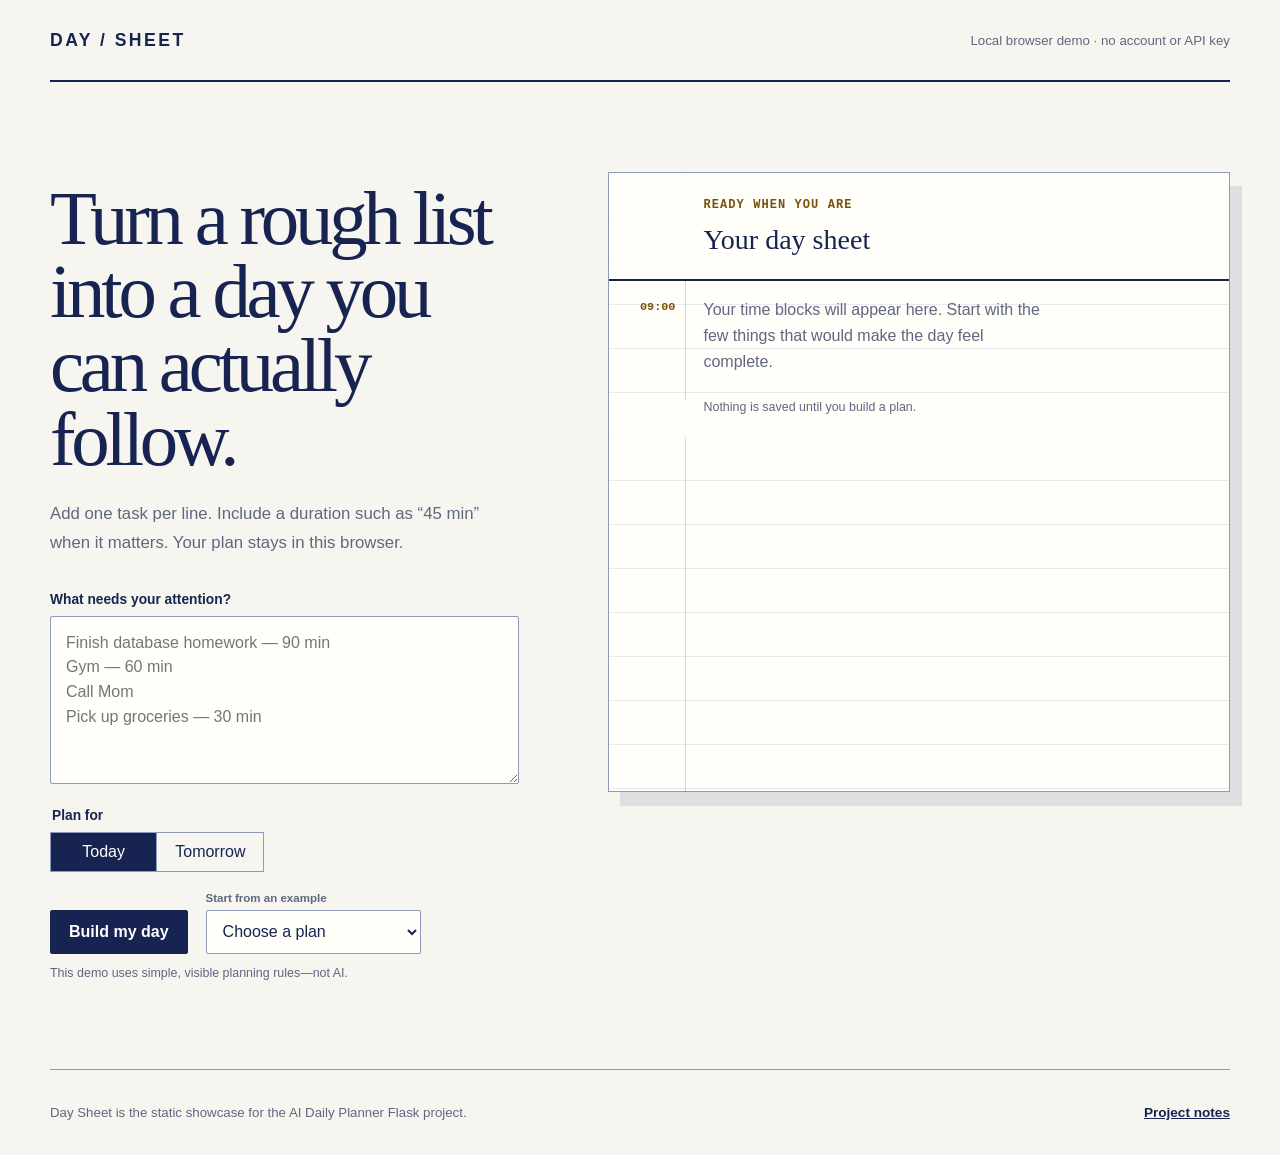
==== docs/index.html @ f8e39ad9 "Prepare local planner demos for release" ====
<!doctype html>
<html lang="en">
  <head>
    <meta charset="UTF-8" />
    <meta name="viewport" content="width=device-width, initial-scale=1" />
    <meta http-equiv="refresh" content="0; url=./demo/" />
    <title>Day Sheet — Daily planner demo</title>
  </head>
  <body>
    <p><a href="./demo/">Open the Day Sheet planner demo</a>.</p>
  </body>
</html>
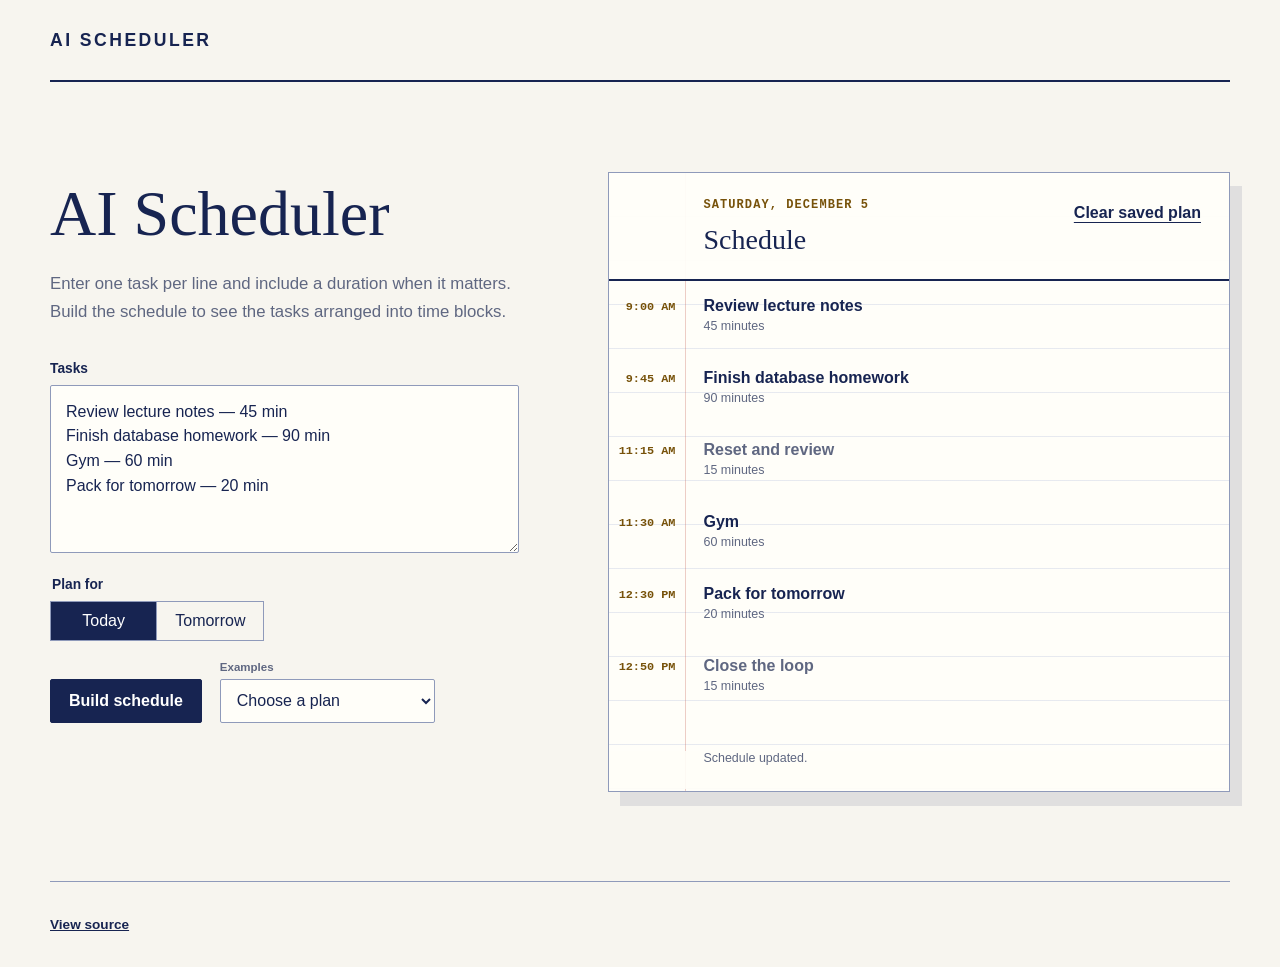
==== commit 5301df5b: "Harden scheduler and simplify demo" ====
--- a/docs/index.html
+++ b/docs/index.html
@@ -4,9 +4,10 @@
     <meta charset="UTF-8" />
     <meta name="viewport" content="width=device-width, initial-scale=1" />
     <meta http-equiv="refresh" content="0; url=./demo/" />
-    <title>Day Sheet — Daily planner demo</title>
+    <title>AI Scheduler</title>
+    <link rel="icon" href="data:," />
   </head>
   <body>
-    <p><a href="./demo/">Open the Day Sheet planner demo</a>.</p>
+    <p><a href="./demo/">Open AI Scheduler</a>.</p>
   </body>
 </html>
